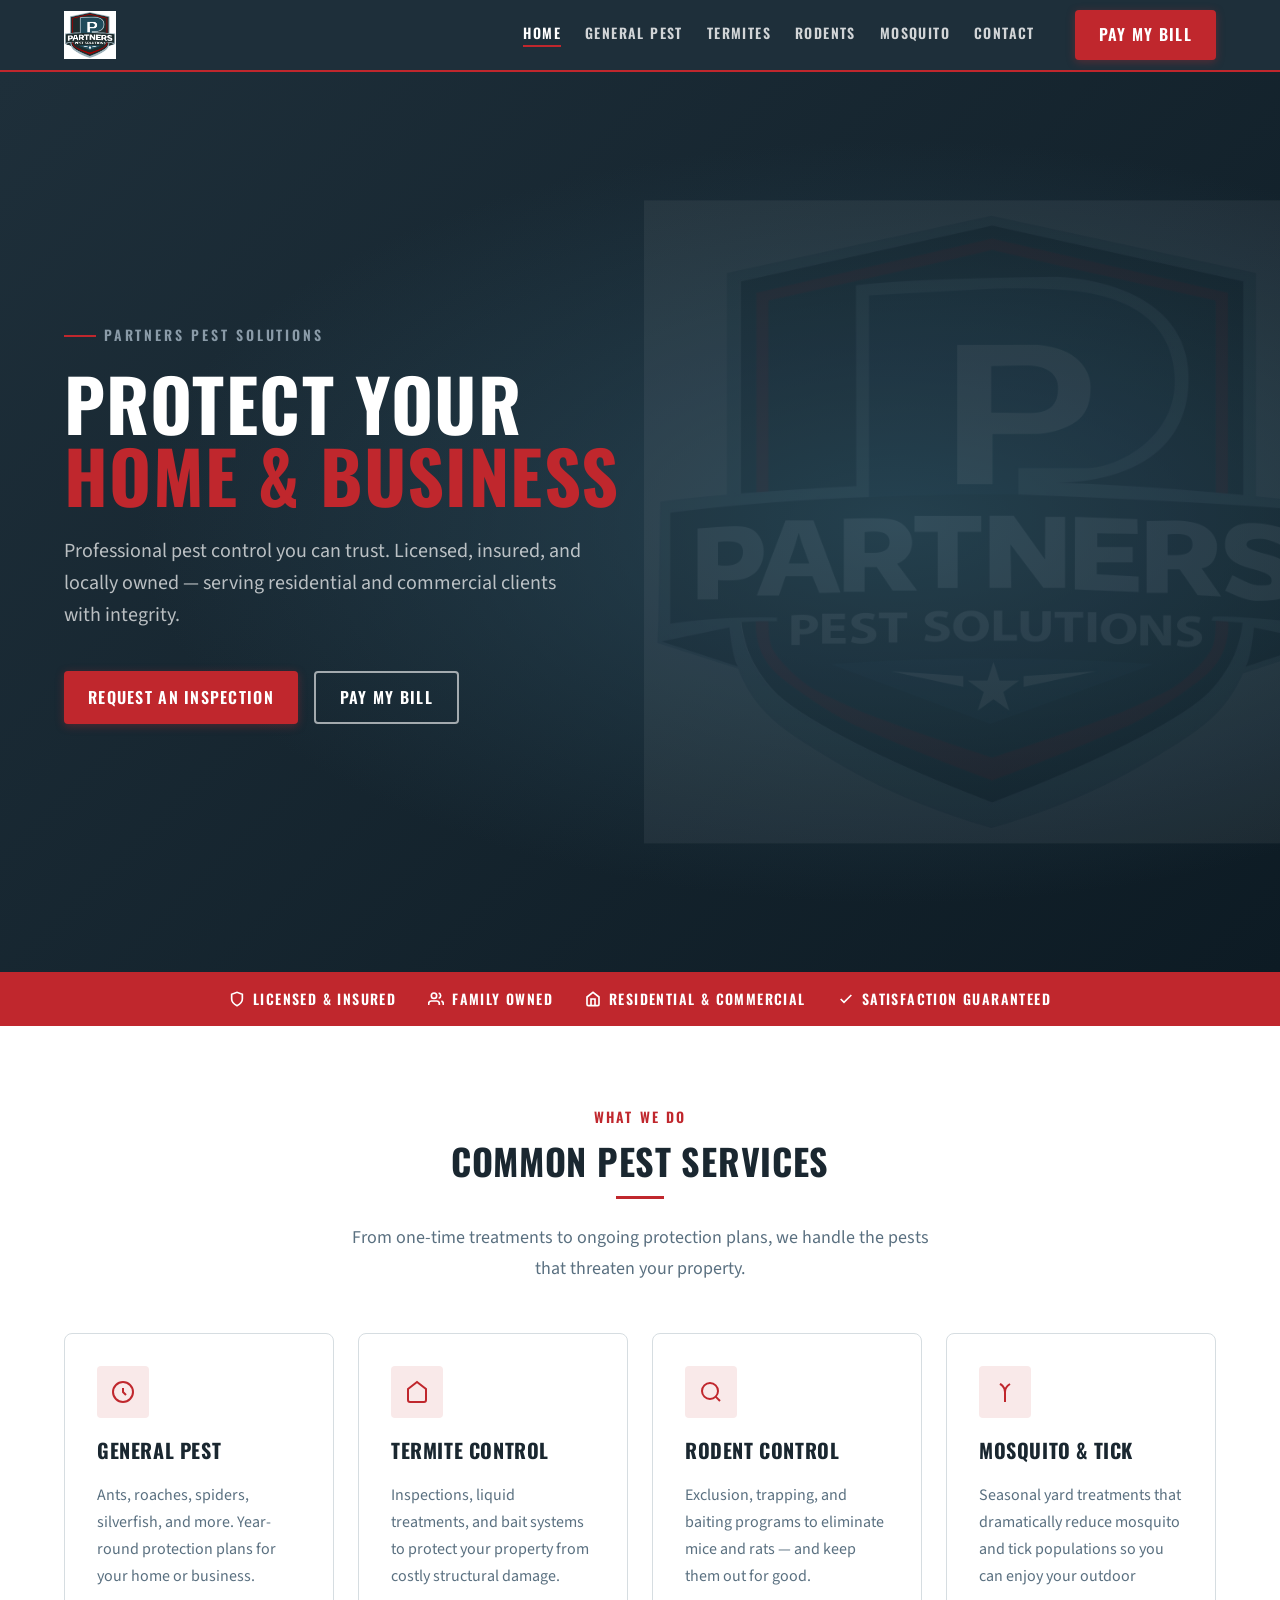
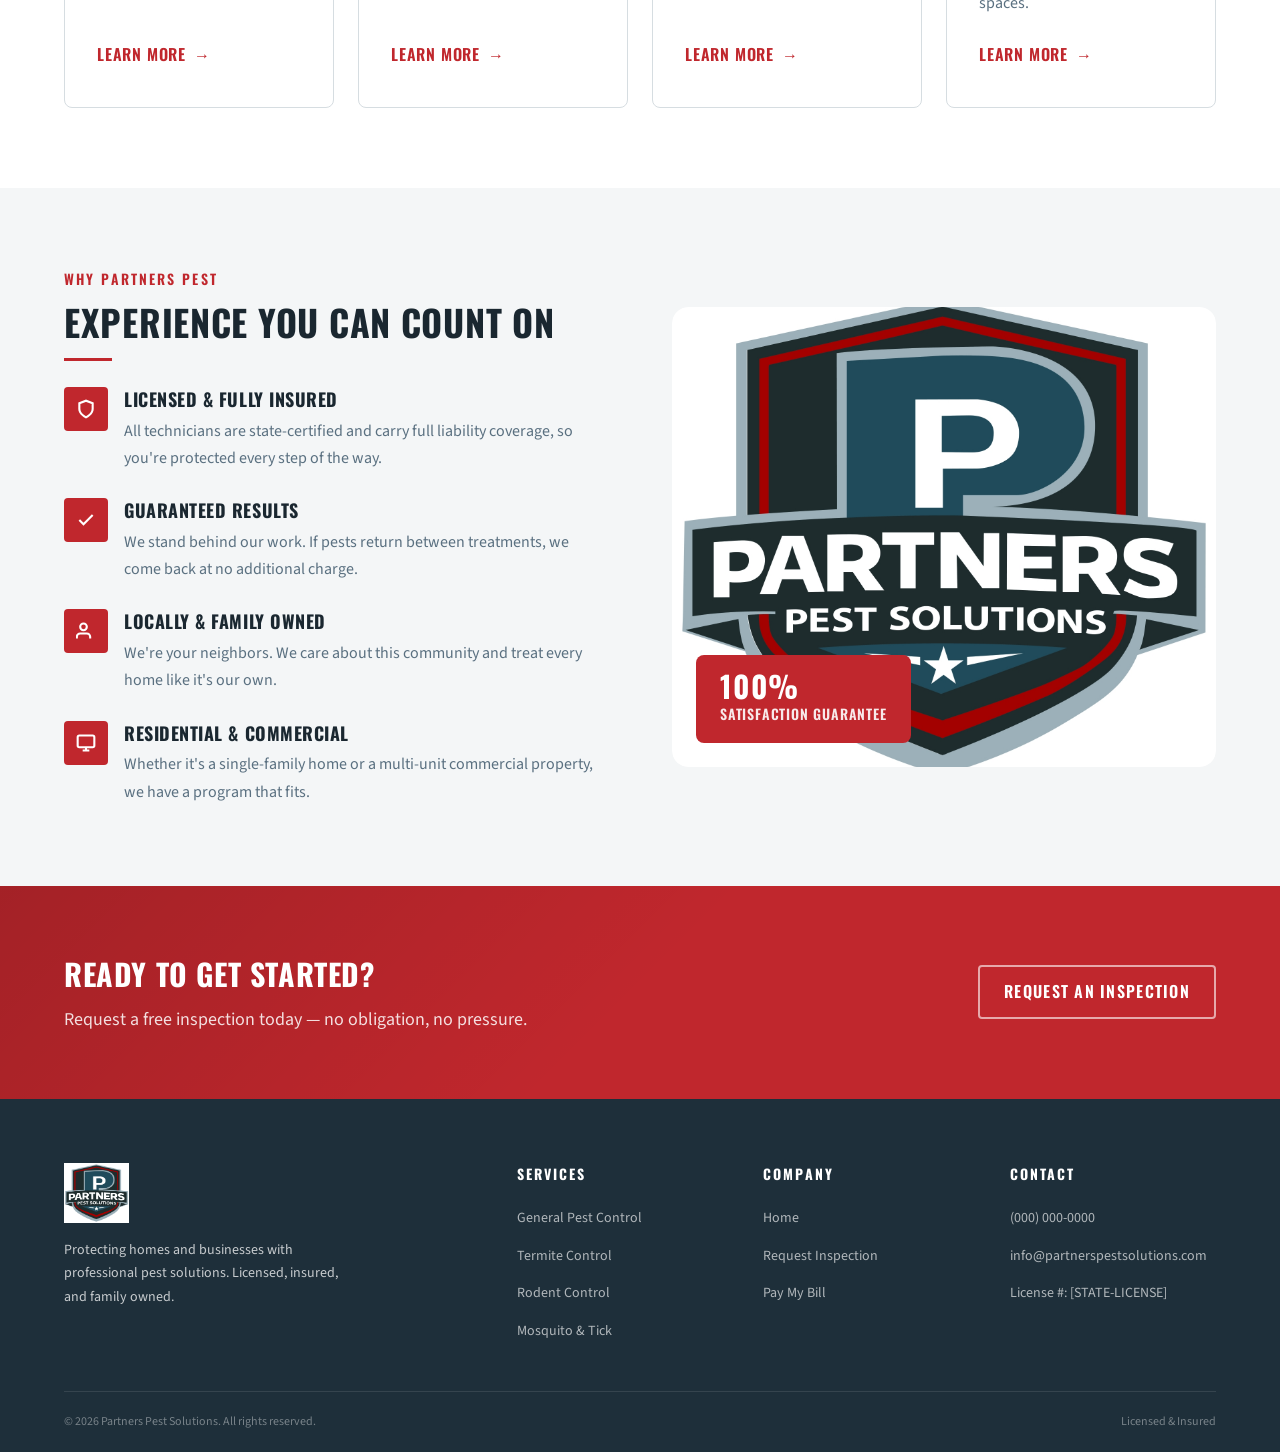
==== index.html @ 3d3d2dcf "Initial commit: Partners Pest Solutions static website" ====
<!DOCTYPE html>
<html lang="en">
<head>
  <meta charset="UTF-8">
  <meta name="viewport" content="width=device-width, initial-scale=1.0">
  <meta name="description" content="Partners Pest Solutions — Professional residential and commercial pest control. Licensed, insured, and family owned.">
  <title>Partners Pest Solutions | Professional Pest Control</title>
  <link rel="stylesheet" href="css/tokens.css">
  <link rel="stylesheet" href="css/base.css">
  <link rel="stylesheet" href="css/nav.css">
  <link rel="stylesheet" href="css/home.css">
  <link rel="stylesheet" href="css/pages.css">
  <style>
    /* Scroll reveal */
    [data-reveal] { opacity: 0; transform: translateY(24px); transition: opacity 0.5s ease, transform 0.5s ease; }
    [data-reveal].revealed { opacity: 1; transform: none; }
  </style>
</head>
<body>

  <div id="nav-slot"></div>

  <main>
    <!-- ── Hero ── -->
    <section class="hero" aria-label="Hero">
      <div class="hero__bg"></div>
      <img class="hero__watermark" src="images/logo.jpg" alt="" aria-hidden="true">
      <div class="container">
        <div class="hero__content">
          <p class="hero__eyebrow">Partners Pest Solutions</p>
          <h1 class="hero__title">
            Protect Your<br>
            <span>Home &amp; Business</span>
          </h1>
          <p class="hero__subtitle">
            Professional pest control you can trust. Licensed, insured, and locally owned — serving residential and commercial clients with integrity.
          </p>
          <div class="hero__actions">
            <a class="btn btn-primary" href="pages/contact.html">Request an Inspection</a>
            <a class="btn btn-outline" href="https://app.fieldworkhq.com/portal/YOUR-COMPANY-ID" target="_blank" rel="noopener">Pay My Bill</a>
          </div>
        </div>
      </div>
    </section>

    <!-- ── Trust strip ── -->
    <div class="trust-strip" role="list" aria-label="Trust badges">
      <div class="container">
        <div class="trust-item" role="listitem">
          <svg width="16" height="16" fill="none" stroke="currentColor" stroke-width="2.5" viewBox="0 0 24 24" aria-hidden="true"><path d="M12 22s8-4 8-10V5l-8-3-8 3v7c0 6 8 10 8 10z"/></svg>
          Licensed &amp; Insured
        </div>
        <div class="trust-item" role="listitem">
          <svg width="16" height="16" fill="none" stroke="currentColor" stroke-width="2.5" viewBox="0 0 24 24" aria-hidden="true"><path d="M17 21v-2a4 4 0 0 0-4-4H5a4 4 0 0 0-4 4v2"/><circle cx="9" cy="7" r="4"/><path d="M23 21v-2a4 4 0 0 0-3-3.87"/><path d="M16 3.13a4 4 0 0 1 0 7.75"/></svg>
          Family Owned
        </div>
        <div class="trust-item" role="listitem">
          <svg width="16" height="16" fill="none" stroke="currentColor" stroke-width="2.5" viewBox="0 0 24 24" aria-hidden="true"><path d="M3 9l9-7 9 7v11a2 2 0 0 1-2 2H5a2 2 0 0 1-2-2z"/><polyline points="9,22 9,12 15,12 15,22"/></svg>
          Residential &amp; Commercial
        </div>
        <div class="trust-item" role="listitem">
          <svg width="16" height="16" fill="none" stroke="currentColor" stroke-width="2.5" viewBox="0 0 24 24" aria-hidden="true"><polyline points="20 6 9 17 4 12"/></svg>
          Satisfaction Guaranteed
        </div>
      </div>
    </div>

    <!-- ── Services Overview ── -->
    <section class="section section--surface" aria-labelledby="services-heading">
      <div class="container">
        <div class="section-header text-center" data-reveal>
          <p class="section-label">What We Do</p>
          <h2 class="section-title" id="services-heading">Common Pest Services</h2>
          <div class="divider divider--center"></div>
          <p class="section-subtitle" style="margin: 0 auto;">From one-time treatments to ongoing protection plans, we handle the pests that threaten your property.</p>
        </div>
        <div class="grid-4" data-reveal>
          <article class="service-card">
            <div class="service-card__icon" aria-hidden="true">
              <svg width="24" height="24" fill="none" stroke="currentColor" stroke-width="2" viewBox="0 0 24 24"><circle cx="12" cy="12" r="10"/><path d="M12 8v4l3 3"/></svg>
            </div>
            <h3 class="service-card__title">General Pest</h3>
            <p class="service-card__desc">Ants, roaches, spiders, silverfish, and more. Year-round protection plans for your home or business.</p>
            <a class="btn btn-ghost" href="pages/general-pest.html">Learn More</a>
          </article>
          <article class="service-card">
            <div class="service-card__icon" aria-hidden="true">
              <svg width="24" height="24" fill="none" stroke="currentColor" stroke-width="2" viewBox="0 0 24 24"><path d="M3 9l9-7 9 7v11a2 2 0 0 1-2 2H5a2 2 0 0 1-2-2z"/></svg>
            </div>
            <h3 class="service-card__title">Termite Control</h3>
            <p class="service-card__desc">Inspections, liquid treatments, and bait systems to protect your property from costly structural damage.</p>
            <a class="btn btn-ghost" href="pages/termite.html">Learn More</a>
          </article>
          <article class="service-card">
            <div class="service-card__icon" aria-hidden="true">
              <svg width="24" height="24" fill="none" stroke="currentColor" stroke-width="2" viewBox="0 0 24 24"><circle cx="11" cy="11" r="8"/><path d="m21 21-4.35-4.35"/></svg>
            </div>
            <h3 class="service-card__title">Rodent Control</h3>
            <p class="service-card__desc">Exclusion, trapping, and baiting programs to eliminate mice and rats — and keep them out for good.</p>
            <a class="btn btn-ghost" href="pages/rodent.html">Learn More</a>
          </article>
          <article class="service-card">
            <div class="service-card__icon" aria-hidden="true">
              <svg width="24" height="24" fill="none" stroke="currentColor" stroke-width="2" viewBox="0 0 24 24"><path d="M12 22V12M12 12C12 7 7 4 7 4s5 2 5 8M12 12c0-5 5-8 5-8s-5 3-5 8"/></svg>
            </div>
            <h3 class="service-card__title">Mosquito &amp; Tick</h3>
            <p class="service-card__desc">Seasonal yard treatments that dramatically reduce mosquito and tick populations so you can enjoy your outdoor spaces.</p>
            <a class="btn btn-ghost" href="pages/mosquito.html">Learn More</a>
          </article>
        </div>
      </div>
    </section>

    <!-- ── Why Choose Us ── -->
    <section class="section" aria-labelledby="why-heading">
      <div class="container">
        <div class="why-grid">
          <div>
            <p class="section-label">Why Partners Pest</p>
            <h2 class="section-title" id="why-heading">Experience You Can Count On</h2>
            <div class="divider"></div>
            <div class="why-list" data-reveal>
              <div class="why-item">
                <div class="why-item__icon" aria-hidden="true">
                  <svg width="20" height="20" fill="none" stroke="currentColor" stroke-width="2.5" viewBox="0 0 24 24"><path d="M12 22s8-4 8-10V5l-8-3-8 3v7c0 6 8 10 8 10z"/></svg>
                </div>
                <div>
                  <p class="why-item__title">Licensed &amp; Fully Insured</p>
                  <p class="why-item__desc">All technicians are state-certified and carry full liability coverage, so you're protected every step of the way.</p>
                </div>
              </div>
              <div class="why-item">
                <div class="why-item__icon" aria-hidden="true">
                  <svg width="20" height="20" fill="none" stroke="currentColor" stroke-width="2.5" viewBox="0 0 24 24"><polyline points="20 6 9 17 4 12"/></svg>
                </div>
                <div>
                  <p class="why-item__title">Guaranteed Results</p>
                  <p class="why-item__desc">We stand behind our work. If pests return between treatments, we come back at no additional charge.</p>
                </div>
              </div>
              <div class="why-item">
                <div class="why-item__icon" aria-hidden="true">
                  <svg width="20" height="20" fill="none" stroke="currentColor" stroke-width="2.5" viewBox="0 0 24 24"><path d="M17 21v-2a4 4 0 0 0-4-4H5a4 4 0 0 0-4 4v2"/><circle cx="9" cy="7" r="4"/></svg>
                </div>
                <div>
                  <p class="why-item__title">Locally &amp; Family Owned</p>
                  <p class="why-item__desc">We're your neighbors. We care about this community and treat every home like it's our own.</p>
                </div>
              </div>
              <div class="why-item">
                <div class="why-item__icon" aria-hidden="true">
                  <svg width="20" height="20" fill="none" stroke="currentColor" stroke-width="2.5" viewBox="0 0 24 24"><rect x="2" y="3" width="20" height="14" rx="2"/><path d="M8 21h8M12 17v4"/></svg>
                </div>
                <div>
                  <p class="why-item__title">Residential &amp; Commercial</p>
                  <p class="why-item__desc">Whether it's a single-family home or a multi-unit commercial property, we have a program that fits.</p>
                </div>
              </div>
            </div>
          </div>
          <div class="why-visual" data-reveal aria-hidden="true">
            <img src="images/logo.jpg" alt="Partners Pest Solutions technician at work" loading="lazy">
            <div class="why-visual__badge">
              <strong>100%</strong>
              <span>Satisfaction Guarantee</span>
            </div>
          </div>
        </div>
      </div>
    </section>

    <!-- ── CTA Banner ── -->
    <section class="cta-banner" aria-labelledby="cta-heading">
      <div class="container">
        <div>
          <h2 class="cta-banner__title" id="cta-heading">Ready to Get Started?</h2>
          <p class="cta-banner__sub">Request a free inspection today — no obligation, no pressure.</p>
        </div>
        <a class="btn btn-outline" href="pages/contact.html">Request an Inspection</a>
      </div>
    </section>
  </main>

  <div id="footer-slot"></div>

  <script src="js/components.js"></script>
  <script src="js/main.js"></script>
</body>
</html>
---- css/tokens.css ----
/* ============================================================
   DESIGN TOKENS — Partners Pest Solutions
   Single source of truth for all colors, type, spacing
   ============================================================ */

:root {
  /* Brand colors pulled directly from logo */
  --clr-navy:       #1E2F3A;   /* deep background */
  --clr-slate:      #2B4A5A;   /* mid blue-slate */
  --clr-crimson:    #C0272D;   /* red accent */
  --clr-crimson-dk: #961E23;   /* red hover */
  --clr-silver:     #8A9BA8;   /* silver/grey detail */
  --clr-white:      #FFFFFF;
  --clr-off-white:  #F4F6F7;   /* light bg */
  --clr-text:       #1A2730;   /* body text on light */
  --clr-text-muted: #5A7080;   /* secondary text */
  --clr-border:     #D6DDE1;   /* light borders */
  --clr-surface:    #FFFFFF;   /* card bg light */

  /* Typography */
  --font-display: 'Oswald', sans-serif;
  --font-body:    'Source Sans 3', sans-serif;

  --text-xs:   0.75rem;
  --text-sm:   0.875rem;
  --text-base: 1rem;
  --text-lg:   1.125rem;
  --text-xl:   1.25rem;
  --text-2xl:  1.5rem;
  --text-3xl:  1.875rem;
  --text-4xl:  2.25rem;
  --text-5xl:  3rem;
  --text-6xl:  3.75rem;

  /* Spacing scale */
  --sp-1:  0.25rem;
  --sp-2:  0.5rem;
  --sp-3:  0.75rem;
  --sp-4:  1rem;
  --sp-5:  1.25rem;
  --sp-6:  1.5rem;
  --sp-8:  2rem;
  --sp-10: 2.5rem;
  --sp-12: 3rem;
  --sp-16: 4rem;
  --sp-20: 5rem;
  --sp-24: 6rem;

  /* Layout */
  --max-width: 1200px;
  --nav-height: 72px;
  --radius-sm: 4px;
  --radius-md: 8px;
  --radius-lg: 16px;

  /* Shadows */
  --shadow-sm: 0 1px 3px rgba(0,0,0,0.12);
  --shadow-md: 0 4px 16px rgba(0,0,0,0.12);
  --shadow-lg: 0 8px 32px rgba(0,0,0,0.18);

  /* Transitions */
  --transition: 0.2s ease;
}

/* Dark mode overrides */
@media (prefers-color-scheme: dark) {
  :root {
    --clr-off-white:  #111B22;
    --clr-text:       #E8EFF3;
    --clr-text-muted: #8A9BA8;
    --clr-border:     #2B4050;
    --clr-surface:    #1A2730;
    --shadow-sm: 0 1px 3px rgba(0,0,0,0.4);
    --shadow-md: 0 4px 16px rgba(0,0,0,0.4);
    --shadow-lg: 0 8px 32px rgba(0,0,0,0.5);
  }
}
---- css/base.css ----
/* ============================================================
   BASE — Reset, global defaults, utility classes
   ============================================================ */

@import url('https://fonts.googleapis.com/css2?family=Oswald:wght@400;500;600;700&family=Source+Sans+3:wght@300;400;600;700&display=swap');

*, *::before, *::after { box-sizing: border-box; margin: 0; padding: 0; }

html { scroll-behavior: smooth; }

body {
  font-family: var(--font-body);
  font-size: var(--text-base);
  color: var(--clr-text);
  background: var(--clr-off-white);
  line-height: 1.6;
  -webkit-font-smoothing: antialiased;
}

img { max-width: 100%; height: auto; display: block; }
a { color: inherit; text-decoration: none; }
ul { list-style: none; }
button { cursor: pointer; border: none; background: none; font-family: inherit; }

/* ── Layout utilities ── */
.container {
  width: 100%;
  max-width: var(--max-width);
  margin: 0 auto;
  padding: 0 var(--sp-6);
}

.section {
  padding: var(--sp-20) 0;
}

.section--dark {
  background: var(--clr-navy);
  color: var(--clr-white);
}

.section--slate {
  background: var(--clr-slate);
  color: var(--clr-white);
}

.section--surface {
  background: var(--clr-surface);
}

/* ── Grid utilities ── */
.grid-2 { display: grid; grid-template-columns: repeat(2, 1fr); gap: var(--sp-8); }
.grid-3 { display: grid; grid-template-columns: repeat(3, 1fr); gap: var(--sp-8); }
.grid-4 { display: grid; grid-template-columns: repeat(4, 1fr); gap: var(--sp-6); }

@media (max-width: 900px) {
  .grid-4 { grid-template-columns: repeat(2, 1fr); }
  .grid-3 { grid-template-columns: repeat(2, 1fr); }
}
@media (max-width: 600px) {
  .grid-2, .grid-3, .grid-4 { grid-template-columns: 1fr; }
  .section { padding: var(--sp-12) 0; }
}

/* ── Flex utilities ── */
.flex        { display: flex; }
.flex-center { display: flex; align-items: center; justify-content: center; }
.flex-between{ display: flex; align-items: center; justify-content: space-between; }
.flex-col    { display: flex; flex-direction: column; }
.gap-2       { gap: var(--sp-2); }
.gap-4       { gap: var(--sp-4); }
.gap-6       { gap: var(--sp-6); }
.gap-8       { gap: var(--sp-8); }

/* ── Typography utilities ── */
.display { font-family: var(--font-display); font-weight: 700; letter-spacing: 0.02em; text-transform: uppercase; }
.section-label {
  font-family: var(--font-display);
  font-size: var(--text-sm);
  font-weight: 600;
  letter-spacing: 0.15em;
  text-transform: uppercase;
  color: var(--clr-crimson);
  margin-bottom: var(--sp-3);
}
.section-title {
  font-family: var(--font-display);
  font-size: var(--text-4xl);
  font-weight: 700;
  line-height: 1.1;
  text-transform: uppercase;
  letter-spacing: 0.02em;
  margin-bottom: var(--sp-4);
}
.section-subtitle {
  font-size: var(--text-lg);
  color: var(--clr-text-muted);
  max-width: 600px;
  line-height: 1.7;
}
.section-header {
  margin-bottom: var(--sp-12);
}
.text-center { text-align: center; }
.text-white  { color: var(--clr-white); }
.text-muted  { color: var(--clr-text-muted); }
.text-crimson{ color: var(--clr-crimson); }

/* ── Button components ── */
.btn {
  display: inline-flex;
  align-items: center;
  gap: var(--sp-2);
  padding: var(--sp-3) var(--sp-6);
  font-family: var(--font-display);
  font-size: var(--text-base);
  font-weight: 600;
  letter-spacing: 0.08em;
  text-transform: uppercase;
  border-radius: var(--radius-sm);
  transition: background var(--transition), transform var(--transition), box-shadow var(--transition);
}
.btn:hover { transform: translateY(-1px); }
.btn:active { transform: translateY(0); }

.btn-primary {
  background: var(--clr-crimson);
  color: var(--clr-white);
  box-shadow: 0 2px 8px rgba(192,39,45,0.35);
}
.btn-primary:hover {
  background: var(--clr-crimson-dk);
  box-shadow: 0 4px 16px rgba(192,39,45,0.45);
}

.btn-outline {
  background: transparent;
  color: var(--clr-white);
  border: 2px solid rgba(255,255,255,0.6);
}
.btn-outline:hover {
  background: rgba(255,255,255,0.1);
  border-color: var(--clr-white);
}

.btn-ghost {
  background: transparent;
  color: var(--clr-crimson);
  padding: var(--sp-2) 0;
  letter-spacing: 0.05em;
}
.btn-ghost:hover { color: var(--clr-crimson-dk); }
.btn-ghost::after { content: ' →'; }

/* ── Card component ── */
.card {
  background: var(--clr-surface);
  border-radius: var(--radius-md);
  box-shadow: var(--shadow-sm);
  overflow: hidden;
  transition: box-shadow var(--transition), transform var(--transition);
  border: 1px solid var(--clr-border);
}
.card:hover {
  box-shadow: var(--shadow-md);
  transform: translateY(-2px);
}
.card-body { padding: var(--sp-6); }

/* ── Trust badge strip ── */
.trust-strip {
  background: var(--clr-crimson);
  padding: var(--sp-4) 0;
}
.trust-strip .container {
  display: flex;
  justify-content: center;
  flex-wrap: wrap;
  gap: var(--sp-8);
}
.trust-item {
  display: flex;
  align-items: center;
  gap: var(--sp-2);
  color: var(--clr-white);
  font-family: var(--font-display);
  font-size: var(--text-sm);
  font-weight: 600;
  letter-spacing: 0.1em;
  text-transform: uppercase;
}
.trust-item svg { flex-shrink: 0; }

/* ── Page hero banner (inner pages) ── */
.page-hero {
  background: var(--clr-navy);
  padding: var(--sp-16) 0 var(--sp-12);
  margin-top: var(--nav-height);
  position: relative;
  overflow: hidden;
}
.page-hero::before {
  content: '';
  position: absolute;
  inset: 0;
  background: linear-gradient(135deg, rgba(192,39,45,0.15) 0%, transparent 60%);
  pointer-events: none;
}
.page-hero .section-label { color: var(--clr-silver); }
.page-hero .section-title { color: var(--clr-white); margin-bottom: 0; }

/* ── Divider ── */
.divider {
  width: 48px;
  height: 3px;
  background: var(--clr-crimson);
  margin: var(--sp-4) 0 var(--sp-6);
}
.divider--center { margin-left: auto; margin-right: auto; }

/* ── Accessibility ── */
:focus-visible {
  outline: 3px solid var(--clr-crimson);
  outline-offset: 3px;
}
@media (prefers-reduced-motion: reduce) {
  *, *::before, *::after { transition: none !important; animation: none !important; }
}
---- css/nav.css ----
/* ============================================================
   NAV — Sticky top navigation
   ============================================================ */

.nav {
  position: fixed;
  top: 0;
  left: 0;
  right: 0;
  height: var(--nav-height);
  background: var(--clr-navy);
  z-index: 1000;
  border-bottom: 2px solid var(--clr-crimson);
  transition: box-shadow var(--transition);
}
.nav.scrolled { box-shadow: var(--shadow-lg); }

.nav__inner {
  height: 100%;
  display: flex;
  align-items: center;
  justify-content: space-between;
}

.nav__logo {
  display: flex;
  align-items: center;
  gap: var(--sp-3);
  text-decoration: none;
}
.nav__logo img {
  height: 48px;
  width: auto;
}

.nav__links {
  display: flex;
  align-items: center;
  gap: var(--sp-6);
}

.nav__link {
  font-family: var(--font-display);
  font-size: var(--text-sm);
  font-weight: 600;
  letter-spacing: 0.1em;
  text-transform: uppercase;
  color: rgba(255,255,255,0.8);
  transition: color var(--transition);
  position: relative;
  padding-bottom: var(--sp-1);
}
.nav__link::after {
  content: '';
  position: absolute;
  bottom: 0;
  left: 0;
  width: 0;
  height: 2px;
  background: var(--clr-crimson);
  transition: width var(--transition);
}
.nav__link:hover,
.nav__link.active { color: var(--clr-white); }
.nav__link:hover::after,
.nav__link.active::after { width: 100%; }

.nav__cta { margin-left: var(--sp-4); }

/* Hamburger */
.nav__toggle {
  display: none;
  flex-direction: column;
  gap: 5px;
  padding: var(--sp-2);
  background: none;
  border: none;
  cursor: pointer;
}
.nav__toggle span {
  display: block;
  width: 24px;
  height: 2px;
  background: var(--clr-white);
  transition: transform var(--transition), opacity var(--transition);
}

/* Mobile nav */
@media (max-width: 768px) {
  .nav__toggle { display: flex; }
  .nav__links {
    position: fixed;
    top: var(--nav-height);
    left: 0;
    right: 0;
    background: var(--clr-navy);
    flex-direction: column;
    align-items: stretch;
    padding: var(--sp-6);
    gap: 0;
    border-top: 1px solid rgba(255,255,255,0.1);
    transform: translateY(-100%);
    opacity: 0;
    pointer-events: none;
    transition: transform var(--transition), opacity var(--transition);
  }
  .nav__links.open {
    transform: translateY(0);
    opacity: 1;
    pointer-events: all;
  }
  .nav__link {
    padding: var(--sp-4) 0;
    border-bottom: 1px solid rgba(255,255,255,0.08);
    font-size: var(--text-base);
  }
  .nav__link::after { display: none; }
  .nav__cta { margin: var(--sp-4) 0 0; }
  .nav__cta .btn { width: 100%; justify-content: center; }

  /* Hamburger open state */
  .nav__toggle.open span:nth-child(1) { transform: translateY(7px) rotate(45deg); }
  .nav__toggle.open span:nth-child(2) { opacity: 0; }
  .nav__toggle.open span:nth-child(3) { transform: translateY(-7px) rotate(-45deg); }
}
---- css/home.css ----
/* ============================================================
   HOME PAGE — Hero, sections specific to index.html
   ============================================================ */

/* ── Hero ── */
.hero {
  min-height: 100vh;
  background: var(--clr-navy);
  display: flex;
  align-items: center;
  position: relative;
  overflow: hidden;
  margin-top: var(--nav-height);
}

.hero__bg {
  position: absolute;
  inset: 0;
  background:
    radial-gradient(ellipse at 70% 50%, rgba(43,74,90,0.8) 0%, transparent 60%),
    linear-gradient(135deg, var(--clr-navy) 0%, #0D1B24 100%);
  pointer-events: none;
}

/* Shield watermark */
.hero__watermark {
  position: absolute;
  right: -5%;
  top: 50%;
  transform: translateY(-50%);
  width: 55%;
  max-width: 700px;
  opacity: 0.06;
  pointer-events: none;
  user-select: none;
}

.hero__content {
  position: relative;
  z-index: 1;
  max-width: 640px;
}

.hero__eyebrow {
  display: inline-flex;
  align-items: center;
  gap: var(--sp-2);
  font-family: var(--font-display);
  font-size: var(--text-sm);
  font-weight: 600;
  letter-spacing: 0.2em;
  text-transform: uppercase;
  color: var(--clr-silver);
  margin-bottom: var(--sp-5);
}
.hero__eyebrow::before {
  content: '';
  display: block;
  width: 32px;
  height: 2px;
  background: var(--clr-crimson);
}

.hero__title {
  font-family: var(--font-display);
  font-size: clamp(2.5rem, 6vw, 4.5rem);
  font-weight: 700;
  line-height: 1.0;
  text-transform: uppercase;
  letter-spacing: 0.02em;
  color: var(--clr-white);
  margin-bottom: var(--sp-6);
}
.hero__title span { color: var(--clr-crimson); }

.hero__subtitle {
  font-size: var(--text-xl);
  color: rgba(255,255,255,0.7);
  line-height: 1.6;
  margin-bottom: var(--sp-10);
  max-width: 520px;
}

.hero__actions {
  display: flex;
  gap: var(--sp-4);
  flex-wrap: wrap;
}

/* ── Services overview ── */
.service-card {
  background: var(--clr-surface);
  border: 1px solid var(--clr-border);
  border-radius: var(--radius-md);
  padding: var(--sp-8);
  display: flex;
  flex-direction: column;
  gap: var(--sp-4);
  transition: box-shadow var(--transition), transform var(--transition), border-color var(--transition);
}
.service-card:hover {
  box-shadow: var(--shadow-md);
  transform: translateY(-3px);
  border-color: var(--clr-crimson);
}
.service-card__icon {
  width: 52px;
  height: 52px;
  background: rgba(192,39,45,0.1);
  border-radius: var(--radius-sm);
  display: flex;
  align-items: center;
  justify-content: center;
  color: var(--clr-crimson);
  flex-shrink: 0;
}
.service-card__title {
  font-family: var(--font-display);
  font-size: var(--text-xl);
  font-weight: 700;
  text-transform: uppercase;
  letter-spacing: 0.03em;
  color: var(--clr-text);
}
.service-card__desc {
  color: var(--clr-text-muted);
  font-size: var(--text-base);
  line-height: 1.7;
  flex: 1;
}

/* ── Why Choose Us ── */
.why-grid {
  display: grid;
  grid-template-columns: 1fr 1fr;
  gap: var(--sp-16);
  align-items: center;
}
.why-list { display: flex; flex-direction: column; gap: var(--sp-6); }
.why-item {
  display: flex;
  gap: var(--sp-4);
  align-items: flex-start;
}
.why-item__icon {
  width: 44px;
  height: 44px;
  background: var(--clr-crimson);
  border-radius: var(--radius-sm);
  display: flex;
  align-items: center;
  justify-content: center;
  color: var(--clr-white);
  flex-shrink: 0;
  margin-top: 2px;
}
.why-item__title {
  font-family: var(--font-display);
  font-size: var(--text-lg);
  font-weight: 700;
  text-transform: uppercase;
  letter-spacing: 0.03em;
  margin-bottom: var(--sp-1);
}
.why-item__desc { color: var(--clr-text-muted); line-height: 1.7; }

.why-visual {
  position: relative;
  border-radius: var(--radius-lg);
  overflow: hidden;
}
.why-visual img {
  width: 100%;
  height: 460px;
  object-fit: cover;
  border-radius: var(--radius-lg);
}
.why-visual__badge {
  position: absolute;
  bottom: var(--sp-6);
  left: var(--sp-6);
  background: var(--clr-crimson);
  color: var(--clr-white);
  padding: var(--sp-4) var(--sp-6);
  border-radius: var(--radius-md);
  font-family: var(--font-display);
  text-transform: uppercase;
  letter-spacing: 0.05em;
}
.why-visual__badge strong {
  display: block;
  font-size: var(--text-3xl);
  font-weight: 700;
  line-height: 1;
}
.why-visual__badge span { font-size: var(--text-sm); font-weight: 600; opacity: 0.9; }

/* ── CTA Banner ── */
.cta-banner {
  background: var(--clr-crimson);
  padding: var(--sp-16) 0;
  position: relative;
  overflow: hidden;
}
.cta-banner::before {
  content: '';
  position: absolute;
  inset: 0;
  background: linear-gradient(135deg, rgba(0,0,0,0.15) 0%, transparent 50%);
  pointer-events: none;
}
.cta-banner .container {
  position: relative;
  display: flex;
  align-items: center;
  justify-content: space-between;
  gap: var(--sp-8);
}
.cta-banner__title {
  font-family: var(--font-display);
  font-size: var(--text-3xl);
  font-weight: 700;
  text-transform: uppercase;
  color: var(--clr-white);
  letter-spacing: 0.02em;
}
.cta-banner__sub {
  color: rgba(255,255,255,0.85);
  margin-top: var(--sp-2);
  font-size: var(--text-lg);
}

@media (max-width: 768px) {
  .why-grid { grid-template-columns: 1fr; }
  .why-visual { display: none; }
  .cta-banner .container { flex-direction: column; text-align: center; }
  .hero__actions { justify-content: center; }
  .hero__content { text-align: center; }
  .hero__eyebrow { justify-content: center; }
}
---- css/pages.css ----
/* ============================================================
   PEST PAGES & CONTACT — Inner page components
   ============================================================ */

/* ── Pest detail page layout ── */
.pest-content {
  display: grid;
  grid-template-columns: 1fr 340px;
  gap: var(--sp-12);
  align-items: start;
}

.pest-body h2 {
  font-family: var(--font-display);
  font-size: var(--text-2xl);
  font-weight: 700;
  text-transform: uppercase;
  letter-spacing: 0.03em;
  margin: var(--sp-8) 0 var(--sp-4);
  color: var(--clr-text);
}
.pest-body h2:first-child { margin-top: 0; }

.pest-body p {
  color: var(--clr-text-muted);
  line-height: 1.8;
  margin-bottom: var(--sp-4);
}

.pest-body ul {
  list-style: none;
  display: flex;
  flex-direction: column;
  gap: var(--sp-2);
  margin-bottom: var(--sp-6);
}
.pest-body ul li {
  display: flex;
  align-items: flex-start;
  gap: var(--sp-3);
  color: var(--clr-text-muted);
  line-height: 1.6;
}
.pest-body ul li::before {
  content: '';
  display: block;
  width: 8px;
  height: 8px;
  border-radius: 50%;
  background: var(--clr-crimson);
  flex-shrink: 0;
  margin-top: 7px;
}

/* Sidebar */
.pest-sidebar { display: flex; flex-direction: column; gap: var(--sp-6); }

.sidebar-card {
  background: var(--clr-navy);
  color: var(--clr-white);
  border-radius: var(--radius-md);
  padding: var(--sp-6);
  position: sticky;
  top: calc(var(--nav-height) + var(--sp-6));
}
.sidebar-card__title {
  font-family: var(--font-display);
  font-size: var(--text-xl);
  font-weight: 700;
  text-transform: uppercase;
  letter-spacing: 0.05em;
  margin-bottom: var(--sp-4);
}
.sidebar-card__text {
  color: rgba(255,255,255,0.75);
  line-height: 1.7;
  margin-bottom: var(--sp-6);
  font-size: var(--text-sm);
}
.sidebar-card .btn { width: 100%; justify-content: center; }

.sidebar-services { background: var(--clr-surface); border: 1px solid var(--clr-border); }
.sidebar-services .sidebar-card__title { color: var(--clr-text); }

.sidebar-service-link {
  display: flex;
  align-items: center;
  justify-content: space-between;
  padding: var(--sp-3) 0;
  border-bottom: 1px solid var(--clr-border);
  font-family: var(--font-display);
  font-size: var(--text-sm);
  font-weight: 600;
  text-transform: uppercase;
  letter-spacing: 0.05em;
  color: var(--clr-text);
  transition: color var(--transition);
}
.sidebar-service-link:last-child { border-bottom: none; }
.sidebar-service-link:hover { color: var(--clr-crimson); }
.sidebar-service-link.active { color: var(--clr-crimson); }

/* ── Signs & treatment grid ── */
.info-grid {
  display: grid;
  grid-template-columns: repeat(2, 1fr);
  gap: var(--sp-4);
  margin: var(--sp-6) 0;
}
.info-box {
  background: rgba(192,39,45,0.06);
  border: 1px solid rgba(192,39,45,0.15);
  border-radius: var(--radius-md);
  padding: var(--sp-4) var(--sp-5);
}
.info-box__label {
  font-family: var(--font-display);
  font-size: var(--text-xs);
  font-weight: 700;
  letter-spacing: 0.15em;
  text-transform: uppercase;
  color: var(--clr-crimson);
  margin-bottom: var(--sp-2);
}
.info-box p { margin-bottom: 0; font-size: var(--text-sm); }

@media (max-width: 900px) {
  .pest-content { grid-template-columns: 1fr; }
  .pest-sidebar { position: static; }
  .sidebar-card { position: static; }
  .info-grid { grid-template-columns: 1fr; }
}

/* ── Contact page ── */
.contact-layout {
  display: grid;
  grid-template-columns: 1fr 380px;
  gap: var(--sp-12);
  align-items: start;
}

.contact-info { display: flex; flex-direction: column; gap: var(--sp-6); }

.contact-info-card {
  display: flex;
  gap: var(--sp-4);
  align-items: flex-start;
}
.contact-info-card__icon {
  width: 44px;
  height: 44px;
  background: rgba(192,39,45,0.1);
  border-radius: var(--radius-sm);
  display: flex;
  align-items: center;
  justify-content: center;
  color: var(--clr-crimson);
  flex-shrink: 0;
}
.contact-info-card__label {
  font-family: var(--font-display);
  font-size: var(--text-sm);
  font-weight: 700;
  text-transform: uppercase;
  letter-spacing: 0.1em;
  color: var(--clr-text);
  margin-bottom: var(--sp-1);
}
.contact-info-card__value {
  color: var(--clr-text-muted);
  line-height: 1.6;
}

/* ── Form styles ── */
.form { display: flex; flex-direction: column; gap: var(--sp-5); }

.form-row {
  display: grid;
  grid-template-columns: 1fr 1fr;
  gap: var(--sp-4);
}

.form-group { display: flex; flex-direction: column; gap: var(--sp-2); }

.form-label {
  font-family: var(--font-display);
  font-size: var(--text-xs);
  font-weight: 700;
  letter-spacing: 0.12em;
  text-transform: uppercase;
  color: var(--clr-text);
}
.form-label .required { color: var(--clr-crimson); margin-left: 2px; }

.form-input,
.form-select,
.form-textarea {
  width: 100%;
  padding: var(--sp-3) var(--sp-4);
  border: 1.5px solid var(--clr-border);
  border-radius: var(--radius-sm);
  background: var(--clr-surface);
  color: var(--clr-text);
  font-family: var(--font-body);
  font-size: var(--text-base);
  transition: border-color var(--transition), box-shadow var(--transition);
  -webkit-appearance: none;
  appearance: none;
}
.form-input:focus,
.form-select:focus,
.form-textarea:focus {
  outline: none;
  border-color: var(--clr-crimson);
  box-shadow: 0 0 0 3px rgba(192,39,45,0.12);
}
.form-input::placeholder,
.form-textarea::placeholder { color: var(--clr-text-muted); opacity: 0.6; }

.form-select {
  background-image: url("data:image/svg+xml,%3Csvg xmlns='http://www.w3.org/2000/svg' width='12' height='8' viewBox='0 0 12 8'%3E%3Cpath d='M1 1l5 5 5-5' stroke='%235A7080' stroke-width='1.5' fill='none' stroke-linecap='round'/%3E%3C/svg%3E");
  background-repeat: no-repeat;
  background-position: right var(--sp-4) center;
  padding-right: var(--sp-10);
  cursor: pointer;
}

.form-textarea { resize: vertical; min-height: 120px; line-height: 1.6; }

/* Radio/checkbox groups */
.radio-group { display: flex; flex-wrap: wrap; gap: var(--sp-3); }
.radio-label {
  display: flex;
  align-items: center;
  gap: var(--sp-2);
  cursor: pointer;
  font-size: var(--text-base);
  color: var(--clr-text);
}
.radio-label input[type="radio"] {
  accent-color: var(--clr-crimson);
  width: 16px;
  height: 16px;
  cursor: pointer;
}

/* Service checkbox grid */
.service-check-grid {
  display: grid;
  grid-template-columns: repeat(2, 1fr);
  gap: var(--sp-2);
}
.check-label {
  display: flex;
  align-items: center;
  gap: var(--sp-2);
  cursor: pointer;
  font-size: var(--text-sm);
  color: var(--clr-text);
  padding: var(--sp-2) var(--sp-3);
  border: 1.5px solid var(--clr-border);
  border-radius: var(--radius-sm);
  transition: border-color var(--transition), background var(--transition);
}
.check-label:hover { border-color: var(--clr-crimson); background: rgba(192,39,45,0.04); }
.check-label input[type="radio"] {
  accent-color: var(--clr-crimson);
  width: 14px;
  height: 14px;
  cursor: pointer;
  flex-shrink: 0;
}

/* File upload */
.file-upload {
  border: 2px dashed var(--clr-border);
  border-radius: var(--radius-md);
  padding: var(--sp-6);
  text-align: center;
  cursor: pointer;
  transition: border-color var(--transition), background var(--transition);
}
.file-upload:hover { border-color: var(--clr-crimson); background: rgba(192,39,45,0.03); }
.file-upload input { display: none; }
.file-upload__text {
  font-size: var(--text-sm);
  color: var(--clr-text-muted);
  margin-top: var(--sp-2);
}
.file-upload__text strong { color: var(--clr-crimson); }

/* Form messages */
.form-success {
  display: none;
  background: rgba(34,197,94,0.1);
  border: 1px solid rgba(34,197,94,0.3);
  border-radius: var(--radius-md);
  padding: var(--sp-4) var(--sp-5);
  color: #166534;
  font-weight: 600;
}
.form-error-msg {
  font-size: var(--text-sm);
  color: var(--clr-crimson);
  margin-top: var(--sp-1);
  display: none;
}
.form-group.has-error .form-input,
.form-group.has-error .form-select,
.form-group.has-error .form-textarea { border-color: var(--clr-crimson); }
.form-group.has-error .form-error-msg { display: block; }

@media (max-width: 900px) {
  .contact-layout { grid-template-columns: 1fr; }
  .form-row { grid-template-columns: 1fr; }
  .service-check-grid { grid-template-columns: 1fr; }
}

/* ── Footer ── */
.footer {
  background: var(--clr-navy);
  color: rgba(255,255,255,0.75);
  padding: var(--sp-16) 0 0;
}
.footer__grid {
  display: grid;
  grid-template-columns: 2fr 1fr 1fr 1fr;
  gap: var(--sp-10);
  margin-bottom: var(--sp-12);
}
.footer__logo { height: 60px; width: auto; margin-bottom: var(--sp-4); }
.footer__tagline { font-size: var(--text-sm); line-height: 1.7; max-width: 280px; }
.footer__heading {
  font-family: var(--font-display);
  font-size: var(--text-sm);
  font-weight: 700;
  letter-spacing: 0.15em;
  text-transform: uppercase;
  color: var(--clr-white);
  margin-bottom: var(--sp-5);
}
.footer__links { display: flex; flex-direction: column; gap: var(--sp-3); }
.footer__link {
  font-size: var(--text-sm);
  color: rgba(255,255,255,0.65);
  transition: color var(--transition);
}
.footer__link:hover { color: var(--clr-crimson); }
.footer__bottom {
  border-top: 1px solid rgba(255,255,255,0.1);
  padding: var(--sp-5) 0;
  display: flex;
  align-items: center;
  justify-content: space-between;
  flex-wrap: wrap;
  gap: var(--sp-4);
  font-size: var(--text-xs);
  color: rgba(255,255,255,0.4);
}

@media (max-width: 900px) {
  .footer__grid { grid-template-columns: 1fr 1fr; }
}
@media (max-width: 600px) {
  .footer__grid { grid-template-columns: 1fr; }
  .footer__bottom { justify-content: center; text-align: center; }
}
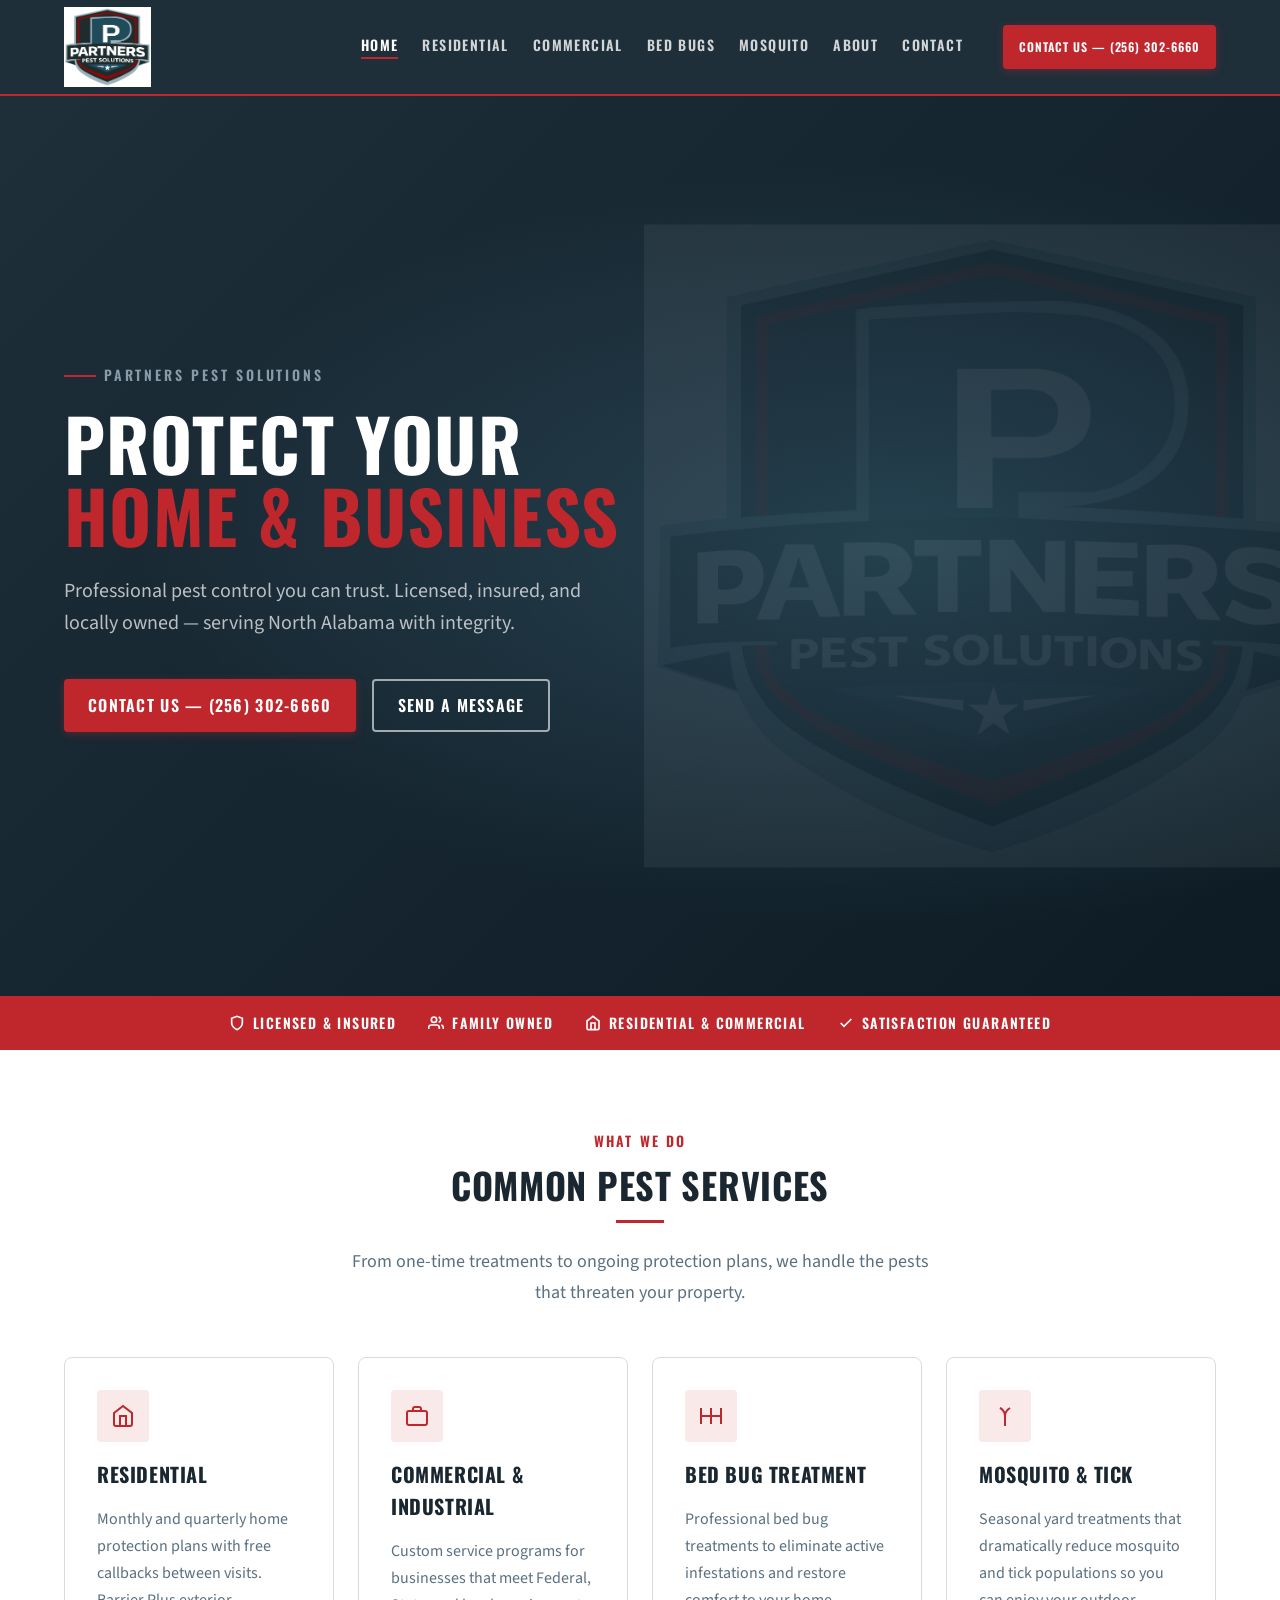
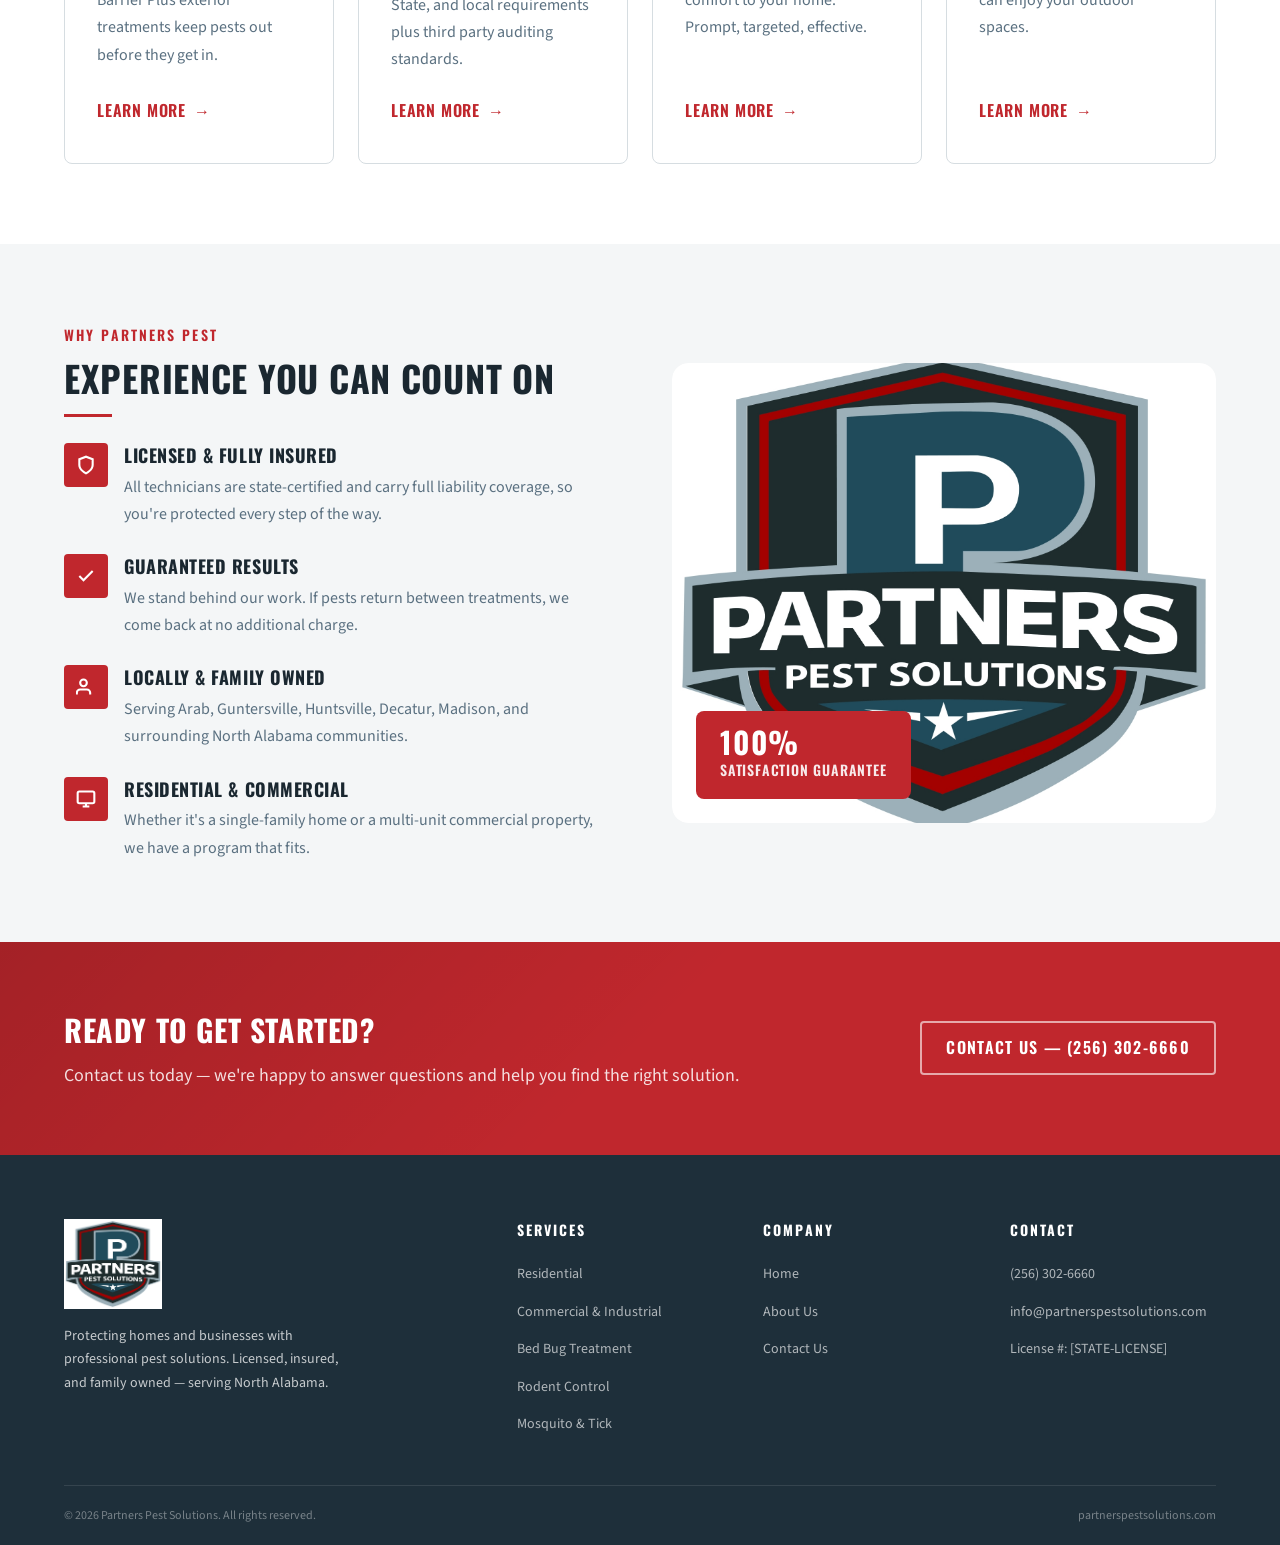
==== commit e5b25e3c: "adding and removing pages. updates from the customer" ====
--- a/index.html
+++ b/index.html
@@ -3,7 +3,7 @@
 <head>
   <meta charset="UTF-8">
   <meta name="viewport" content="width=device-width, initial-scale=1.0">
-  <meta name="description" content="Partners Pest Solutions — Professional residential and commercial pest control. Licensed, insured, and family owned.">
+  <meta name="description" content="Partners Pest Solutions — Professional residential and commercial pest control serving North Alabama. Licensed, insured, and family owned.">
   <title>Partners Pest Solutions | Professional Pest Control</title>
   <link rel="stylesheet" href="css/tokens.css">
   <link rel="stylesheet" href="css/base.css">
@@ -33,11 +33,11 @@
             <span>Home &amp; Business</span>
           </h1>
           <p class="hero__subtitle">
-            Professional pest control you can trust. Licensed, insured, and locally owned — serving residential and commercial clients with integrity.
+            Professional pest control you can trust. Licensed, insured, and locally owned — serving North Alabama with integrity.
           </p>
           <div class="hero__actions">
-            <a class="btn btn-primary" href="pages/contact.html">Request an Inspection</a>
-            <a class="btn btn-outline" href="https://app.fieldworkhq.com/portal/YOUR-COMPANY-ID" target="_blank" rel="noopener">Pay My Bill</a>
+            <a class="btn btn-primary" href="tel:+12563026660">Contact Us — (256) 302-6660</a>
+            <a class="btn btn-outline" href="pages/contact.html">Send a Message</a>
           </div>
         </div>
       </div>
@@ -77,27 +77,27 @@
         <div class="grid-4" data-reveal>
           <article class="service-card">
             <div class="service-card__icon" aria-hidden="true">
-              <svg width="24" height="24" fill="none" stroke="currentColor" stroke-width="2" viewBox="0 0 24 24"><circle cx="12" cy="12" r="10"/><path d="M12 8v4l3 3"/></svg>
+              <svg width="24" height="24" fill="none" stroke="currentColor" stroke-width="2" viewBox="0 0 24 24"><path d="M3 9l9-7 9 7v11a2 2 0 0 1-2 2H5a2 2 0 0 1-2-2z"/><polyline points="9,22 9,12 15,12 15,22"/></svg>
             </div>
-            <h3 class="service-card__title">General Pest</h3>
-            <p class="service-card__desc">Ants, roaches, spiders, silverfish, and more. Year-round protection plans for your home or business.</p>
-            <a class="btn btn-ghost" href="pages/general-pest.html">Learn More</a>
+            <h3 class="service-card__title">Residential</h3>
+            <p class="service-card__desc">Monthly and quarterly home protection plans with free callbacks between visits. Barrier Plus exterior treatments keep pests out before they get in.</p>
+            <a class="btn btn-ghost" href="pages/residential.html">Learn More</a>
           </article>
           <article class="service-card">
             <div class="service-card__icon" aria-hidden="true">
-              <svg width="24" height="24" fill="none" stroke="currentColor" stroke-width="2" viewBox="0 0 24 24"><path d="M3 9l9-7 9 7v11a2 2 0 0 1-2 2H5a2 2 0 0 1-2-2z"/></svg>
+              <svg width="24" height="24" fill="none" stroke="currentColor" stroke-width="2" viewBox="0 0 24 24"><rect x="2" y="7" width="20" height="14" rx="2"/><path d="M16 7V5a2 2 0 0 0-2-2h-4a2 2 0 0 0-2 2v2"/></svg>
             </div>
-            <h3 class="service-card__title">Termite Control</h3>
-            <p class="service-card__desc">Inspections, liquid treatments, and bait systems to protect your property from costly structural damage.</p>
-            <a class="btn btn-ghost" href="pages/termite.html">Learn More</a>
+            <h3 class="service-card__title">Commercial &amp; Industrial</h3>
+            <p class="service-card__desc">Custom service programs for businesses that meet Federal, State, and local requirements plus third party auditing standards.</p>
+            <a class="btn btn-ghost" href="pages/commercial.html">Learn More</a>
           </article>
           <article class="service-card">
             <div class="service-card__icon" aria-hidden="true">
-              <svg width="24" height="24" fill="none" stroke="currentColor" stroke-width="2" viewBox="0 0 24 24"><circle cx="11" cy="11" r="8"/><path d="m21 21-4.35-4.35"/></svg>
+              <svg width="24" height="24" fill="none" stroke="currentColor" stroke-width="2" viewBox="0 0 24 24"><path d="M2 4v16M22 4v16M12 4v16M2 12h20"/></svg>
             </div>
-            <h3 class="service-card__title">Rodent Control</h3>
-            <p class="service-card__desc">Exclusion, trapping, and baiting programs to eliminate mice and rats — and keep them out for good.</p>
-            <a class="btn btn-ghost" href="pages/rodent.html">Learn More</a>
+            <h3 class="service-card__title">Bed Bug Treatment</h3>
+            <p class="service-card__desc">Professional bed bug treatments to eliminate active infestations and restore comfort to your home. Prompt, targeted, effective.</p>
+            <a class="btn btn-ghost" href="pages/bed-bug.html">Learn More</a>
           </article>
           <article class="service-card">
             <div class="service-card__icon" aria-hidden="true">
@@ -144,7 +144,7 @@
                 </div>
                 <div>
                   <p class="why-item__title">Locally &amp; Family Owned</p>
-                  <p class="why-item__desc">We're your neighbors. We care about this community and treat every home like it's our own.</p>
+                  <p class="why-item__desc">Serving Arab, Guntersville, Huntsville, Decatur, Madison, and surrounding North Alabama communities.</p>
                 </div>
               </div>
               <div class="why-item">
@@ -174,9 +174,9 @@
       <div class="container">
         <div>
           <h2 class="cta-banner__title" id="cta-heading">Ready to Get Started?</h2>
-          <p class="cta-banner__sub">Request a free inspection today — no obligation, no pressure.</p>
+          <p class="cta-banner__sub">Contact us today — we're happy to answer questions and help you find the right solution.</p>
         </div>
-        <a class="btn btn-outline" href="pages/contact.html">Request an Inspection</a>
+        <a class="btn btn-outline" href="tel:+12563026660">Contact Us — (256) 302-6660</a>
       </div>
     </section>
   </main>
--- a/css/tokens.css
+++ b/css/tokens.css
@@ -48,7 +48,7 @@
 
   /* Layout */
   --max-width: 1200px;
-  --nav-height: 72px;
+  --nav-height: 96px;
   --radius-sm: 4px;
   --radius-md: 8px;
   --radius-lg: 16px;
--- a/css/nav.css
+++ b/css/nav.css
@@ -29,7 +29,7 @@
   text-decoration: none;
 }
 .nav__logo img {
-  height: 48px;
+  height: 80px;
   width: auto;
 }
 
@@ -66,6 +66,11 @@
 .nav__link.active::after { width: 100%; }
 
 .nav__cta { margin-left: var(--sp-4); }
+.nav__cta .btn {
+  font-size: var(--text-xs);
+  padding: var(--sp-3) var(--sp-4);
+  white-space: nowrap;
+}
 
 /* Hamburger */
 .nav__toggle {
--- a/css/pages.css
+++ b/css/pages.css
@@ -328,7 +328,7 @@
   gap: var(--sp-10);
   margin-bottom: var(--sp-12);
 }
-.footer__logo { height: 60px; width: auto; margin-bottom: var(--sp-4); }
+.footer__logo { height: 90px; width: auto; margin-bottom: var(--sp-4); }
 .footer__tagline { font-size: var(--text-sm); line-height: 1.7; max-width: 280px; }
 .footer__heading {
   font-family: var(--font-display);
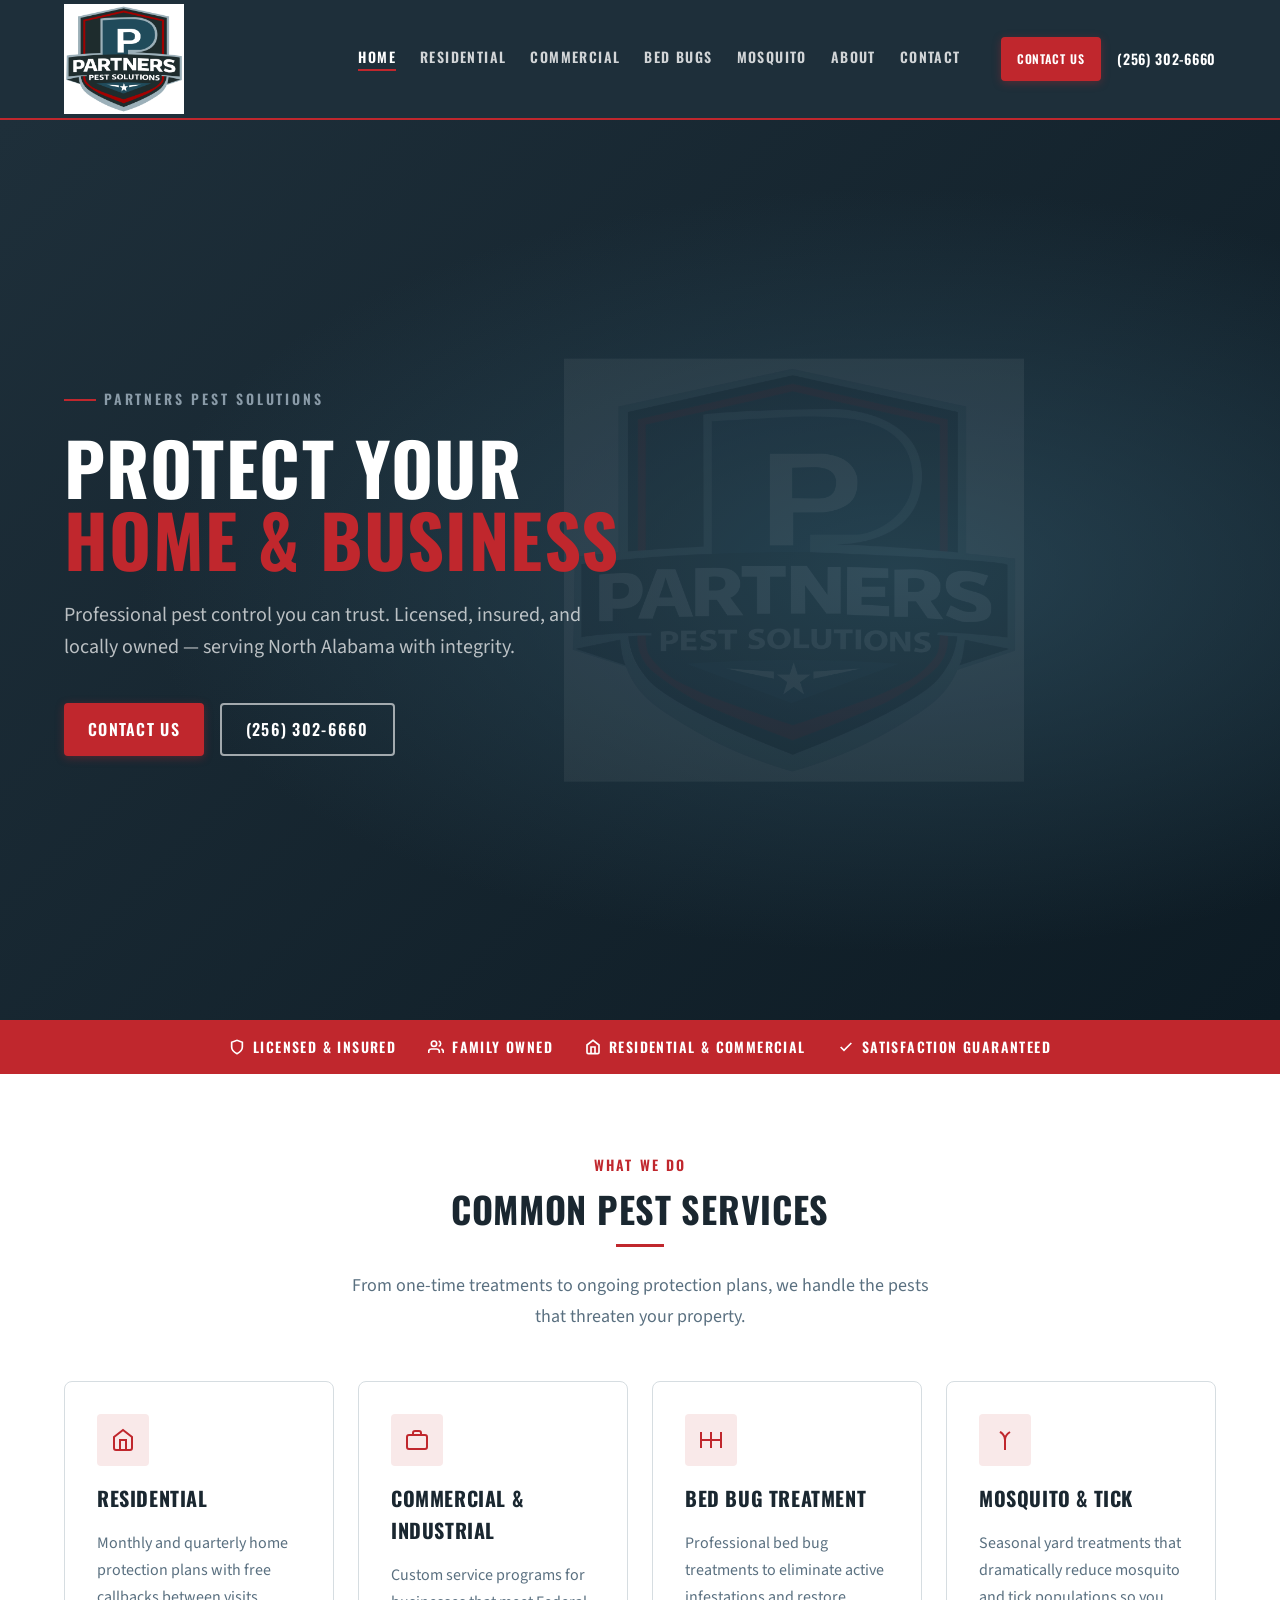
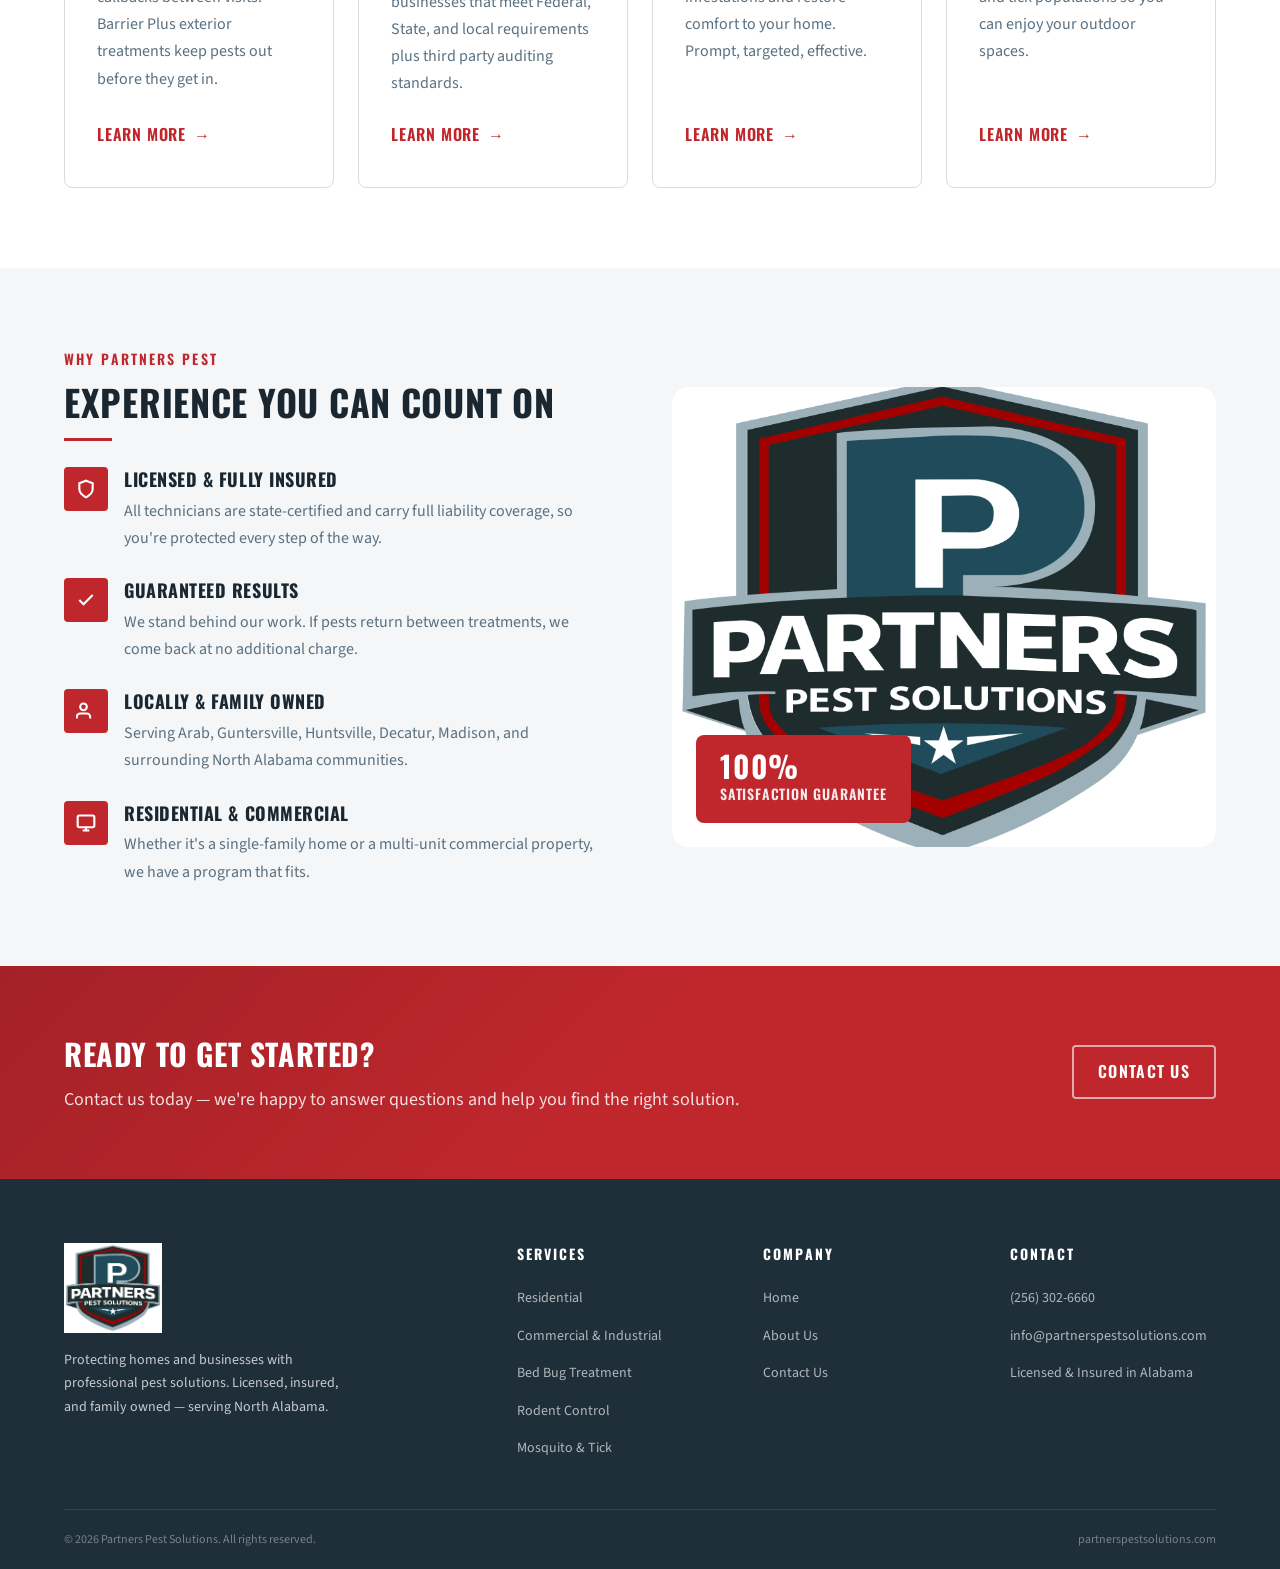
==== commit 3a463a2a: "bug fixes - logo size, contact page, license num, and background logo going off screen" ====
--- a/index.html
+++ b/index.html
@@ -36,8 +36,8 @@
             Professional pest control you can trust. Licensed, insured, and locally owned — serving North Alabama with integrity.
           </p>
           <div class="hero__actions">
-            <a class="btn btn-primary" href="tel:+12563026660">Contact Us — (256) 302-6660</a>
-            <a class="btn btn-outline" href="pages/contact.html">Send a Message</a>
+            <a class="btn btn-primary" href="pages/contact.html">Contact Us</a>
+            <a class="btn btn-outline" href="tel:+12563026660">(256) 302-6660</a>
           </div>
         </div>
       </div>
@@ -176,13 +176,14 @@
           <h2 class="cta-banner__title" id="cta-heading">Ready to Get Started?</h2>
           <p class="cta-banner__sub">Contact us today — we're happy to answer questions and help you find the right solution.</p>
         </div>
-        <a class="btn btn-outline" href="tel:+12563026660">Contact Us — (256) 302-6660</a>
+        <a class="btn btn-outline" href="pages/contact.html">Contact Us</a>
       </div>
     </section>
   </main>
 
   <div id="footer-slot"></div>
 
+  <script src="js/config.js"></script>
   <script src="js/components.js"></script>
   <script src="js/main.js"></script>
 </body>
--- a/css/tokens.css
+++ b/css/tokens.css
@@ -48,7 +48,7 @@
 
   /* Layout */
   --max-width: 1200px;
-  --nav-height: 96px;
+  --nav-height: 120px;
   --radius-sm: 4px;
   --radius-md: 8px;
   --radius-lg: 16px;
--- a/css/nav.css
+++ b/css/nav.css
@@ -29,7 +29,7 @@
   text-decoration: none;
 }
 .nav__logo img {
-  height: 80px;
+  height: 110px;
   width: auto;
 }
 
@@ -65,12 +65,27 @@
 .nav__link:hover::after,
 .nav__link.active::after { width: 100%; }
 
-.nav__cta { margin-left: var(--sp-4); }
+.nav__cta {
+  margin-left: var(--sp-4);
+  display: flex;
+  align-items: center;
+  gap: var(--sp-4);
+}
 .nav__cta .btn {
   font-size: var(--text-xs);
   padding: var(--sp-3) var(--sp-4);
   white-space: nowrap;
 }
+.nav__phone {
+  font-family: var(--font-display);
+  font-size: var(--text-sm);
+  font-weight: 600;
+  letter-spacing: 0.05em;
+  color: var(--clr-white);
+  text-decoration: none;
+  white-space: nowrap;
+}
+.nav__phone:hover { color: var(--clr-crimson); }
 
 /* Hamburger */
 .nav__toggle {
@@ -120,8 +135,13 @@
     font-size: var(--text-base);
   }
   .nav__link::after { display: none; }
-  .nav__cta { margin: var(--sp-4) 0 0; }
+  .nav__cta {
+    margin: var(--sp-4) 0 0;
+    flex-direction: column;
+    align-items: stretch;
+  }
   .nav__cta .btn { width: 100%; justify-content: center; }
+  .nav__phone { text-align: center; padding: var(--sp-2) 0; }
 
   /* Hamburger open state */
   .nav__toggle.open span:nth-child(1) { transform: translateY(7px) rotate(45deg); }
--- a/css/home.css
+++ b/css/home.css
@@ -25,11 +25,11 @@
 /* Shield watermark */
 .hero__watermark {
   position: absolute;
-  right: -5%;
+  left: 62%;
   top: 50%;
-  transform: translateY(-50%);
-  width: 55%;
-  max-width: 700px;
+  transform: translate(-50%, -50%);
+  width: min(38vw, 460px);
+  max-width: calc(100% - var(--sp-8));
   opacity: 0.06;
   pointer-events: none;
   user-select: none;
--- a/css/pages.css
+++ b/css/pages.css
@@ -78,6 +78,18 @@
   font-size: var(--text-sm);
 }
 .sidebar-card .btn { width: 100%; justify-content: center; }
+.sidebar-card__phone {
+  margin-top: var(--sp-3);
+  font-size: var(--text-sm);
+  color: var(--clr-text-muted);
+  text-align: center;
+}
+.sidebar-card__phone a {
+  color: var(--clr-crimson);
+  font-weight: 600;
+  text-decoration: none;
+}
+.sidebar-card__phone a:hover { text-decoration: underline; }
 
 .sidebar-services { background: var(--clr-surface); border: 1px solid var(--clr-border); }
 .sidebar-services .sidebar-card__title { color: var(--clr-text); }
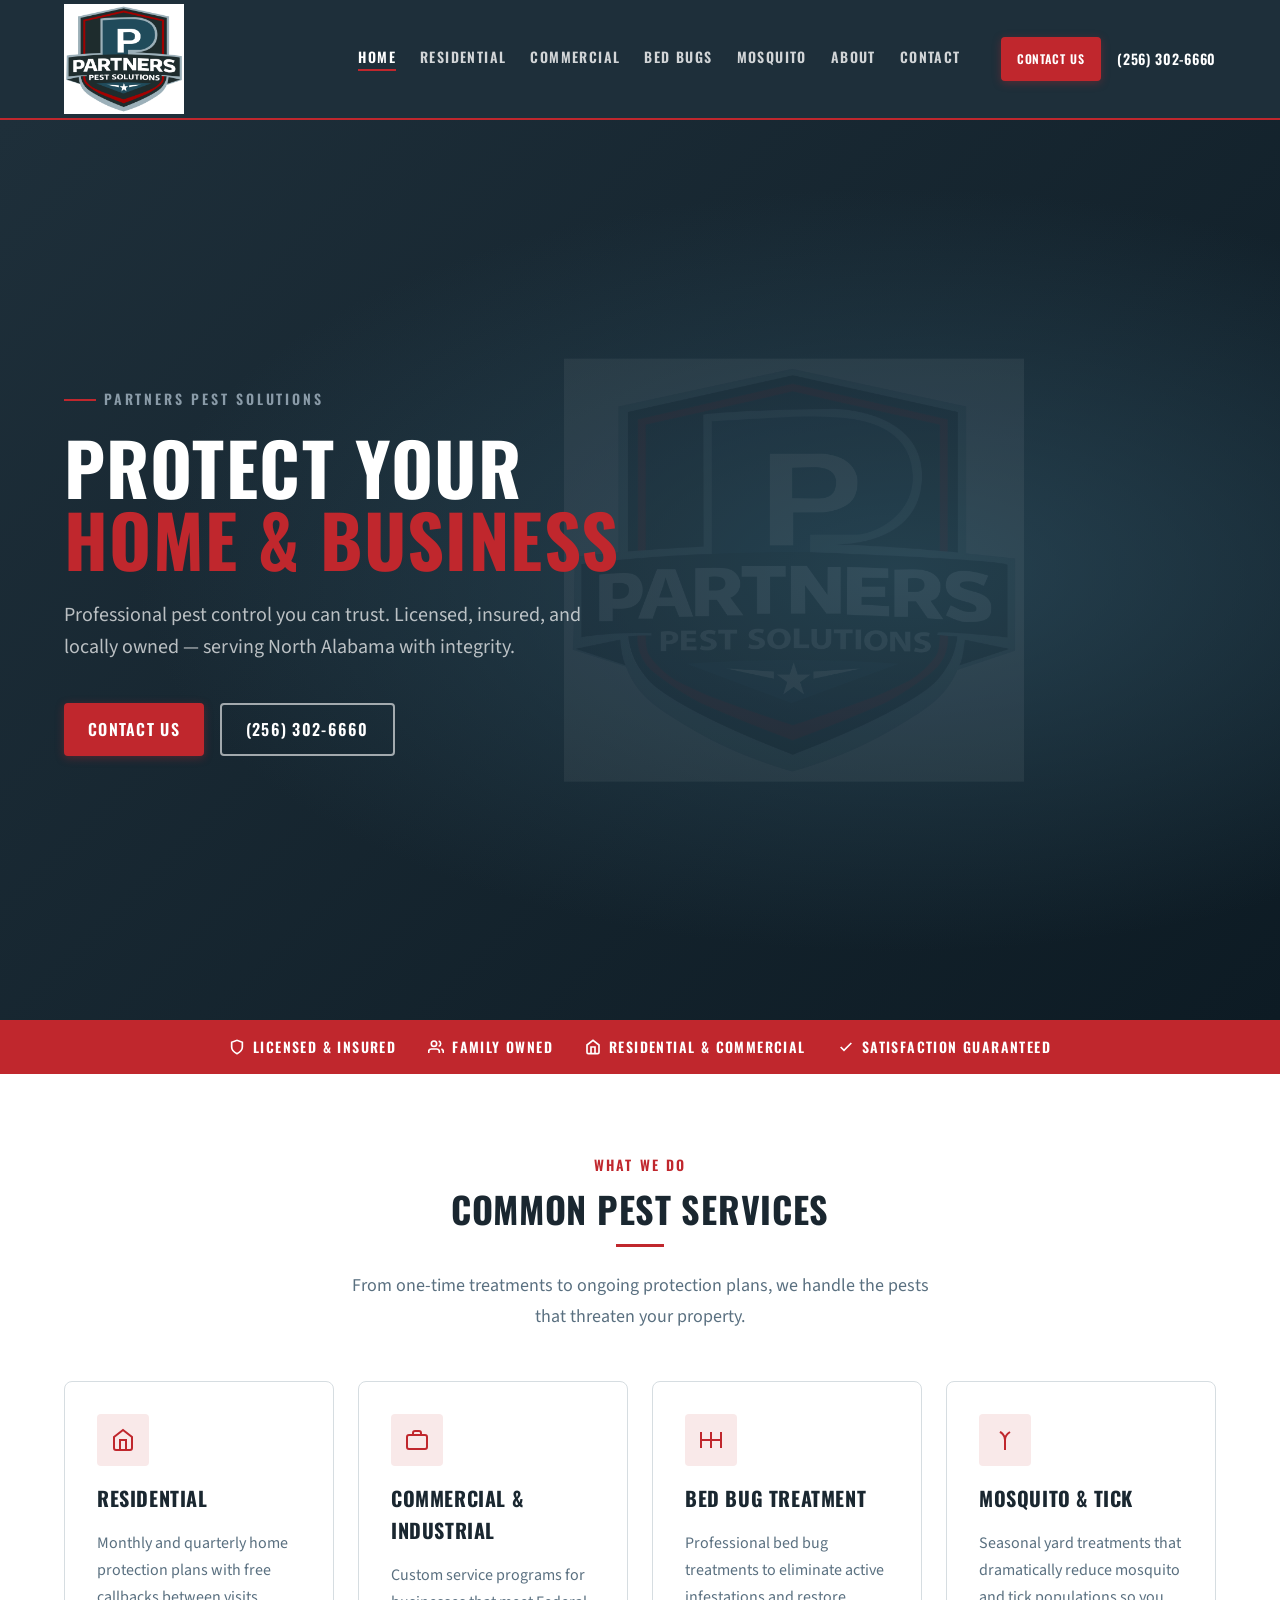
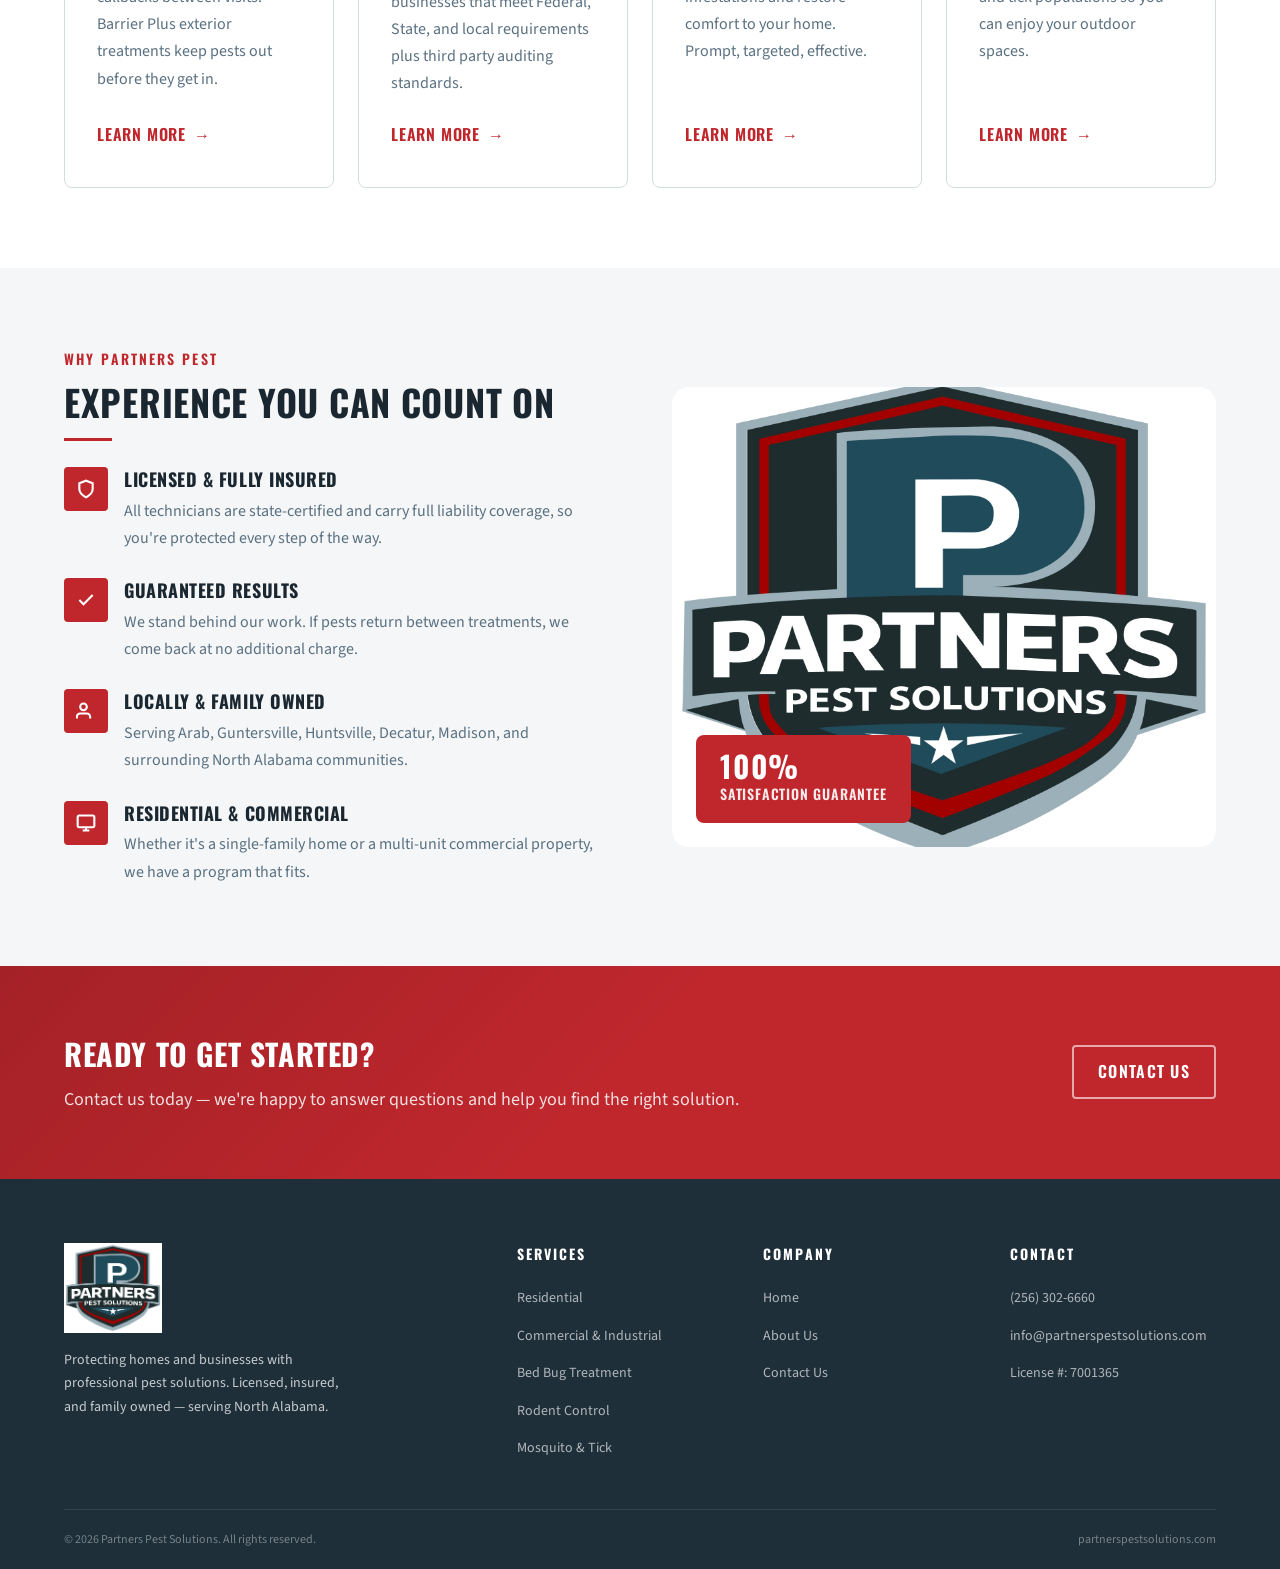
==== commit 6dc6d682: "adding in license number and fixing the index in the url" ====
--- a/index.html
+++ b/index.html
@@ -4,7 +4,11 @@
   <meta charset="UTF-8">
   <meta name="viewport" content="width=device-width, initial-scale=1.0">
   <meta name="description" content="Partners Pest Solutions — Professional residential and commercial pest control serving North Alabama. Licensed, insured, and family owned.">
+  <link rel="canonical" href="https://partnerspestsolutions.com/">
   <title>Partners Pest Solutions | Professional Pest Control</title>
+  <script>
+    if (location.pathname.endsWith('/index.html')) history.replaceState(null, '', '/');
+  </script>
   <link rel="stylesheet" href="css/tokens.css">
   <link rel="stylesheet" href="css/base.css">
   <link rel="stylesheet" href="css/nav.css">
